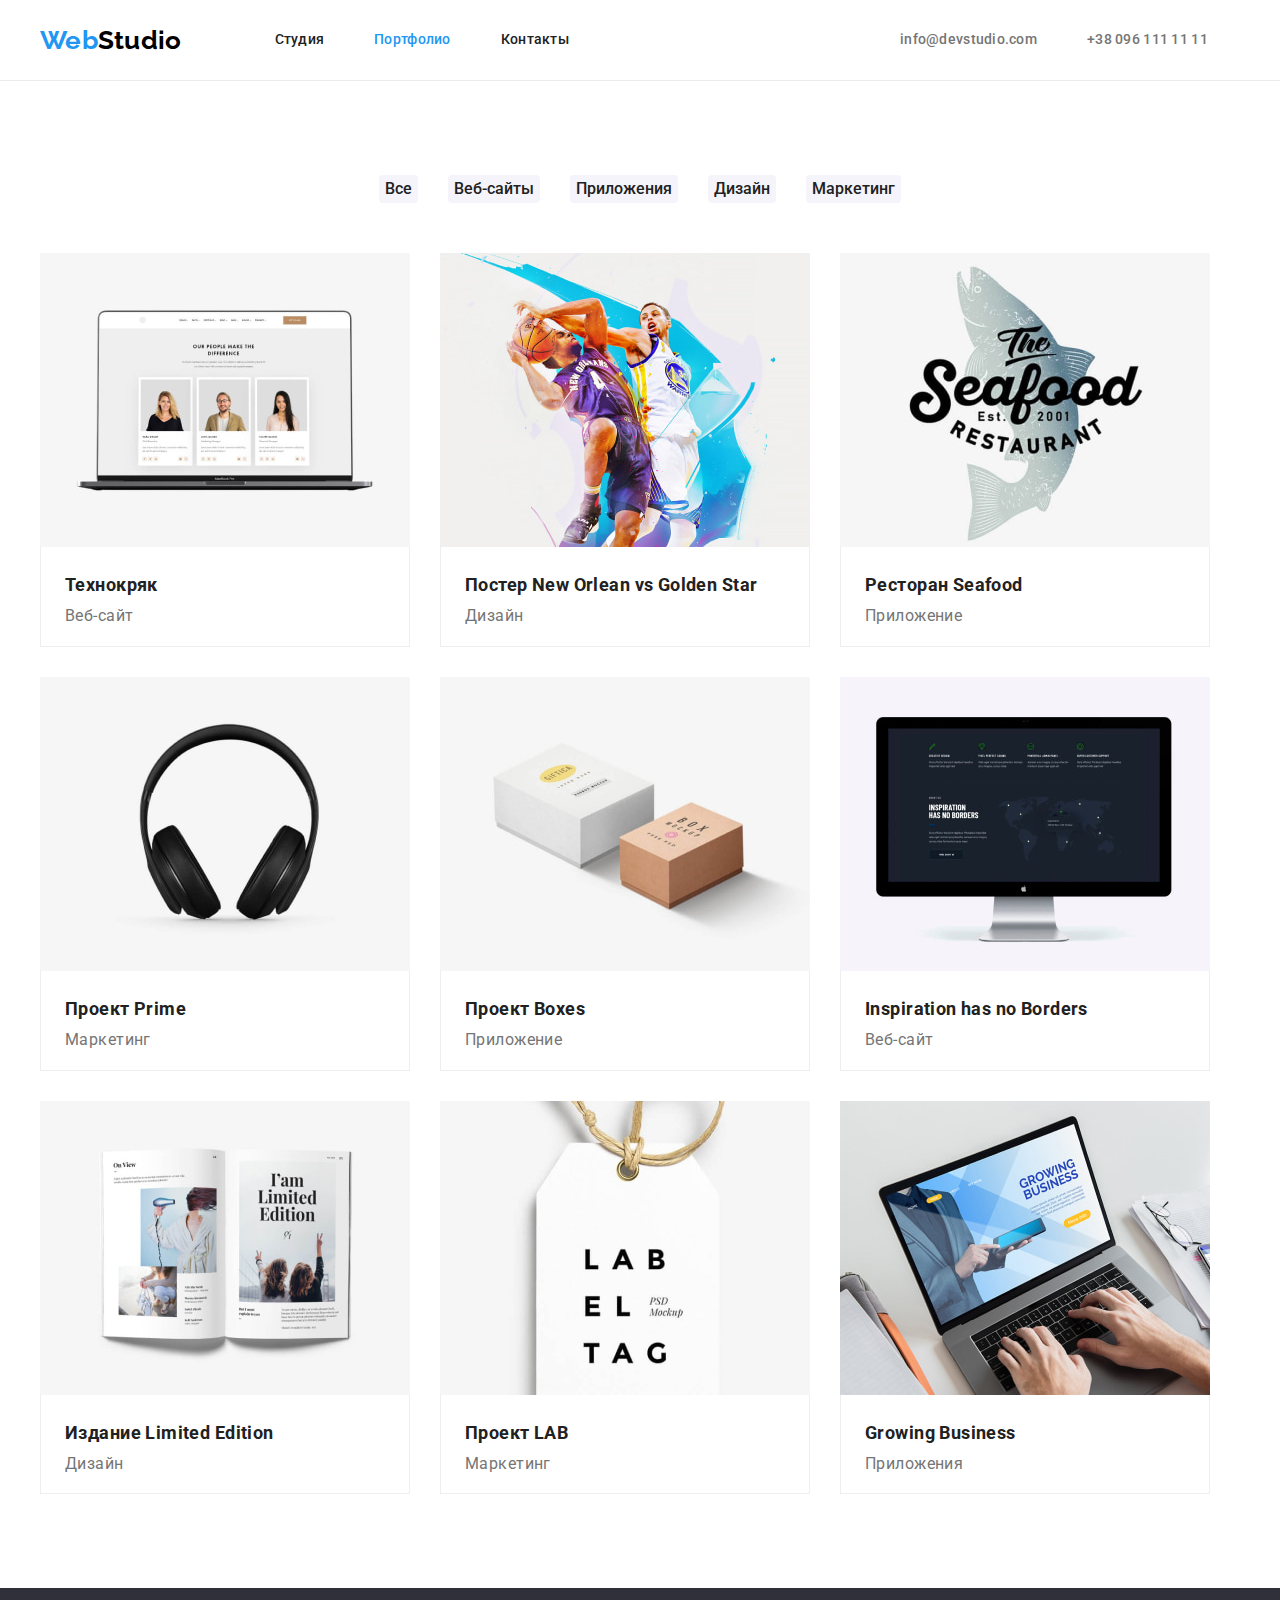
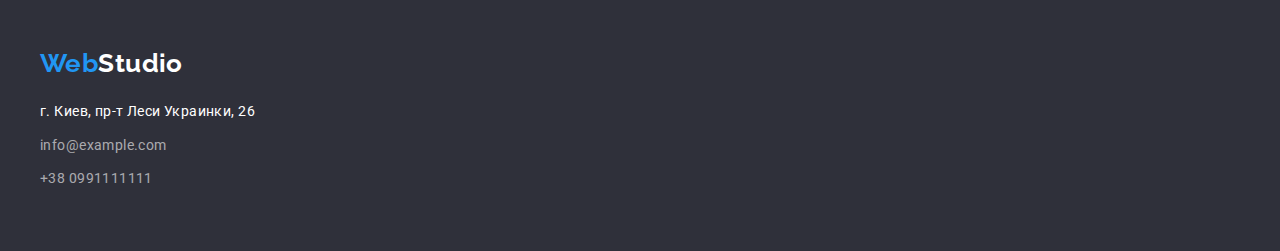
==== portfolio.html @ 9f03cb7f "Initial commit" ====
<!DOCTYPE html>
<html lang="ru">
  <head>
    <meta charset="UTF-8" />
    <meta http-equiv="X-UA-Compatible" content="IE=edge" />
    <meta name="viewport" content="width=device-width, initial-scale=1.0" />
    <title>WebStudio</title>
    <link
      href="https://fonts.googleapis.com/css2?family=Raleway:wght@700&family=Roboto:wght@400;500;700;900&display=swap"
      rel="stylesheet"
    />
    <link
      rel="stylesheet"
      href="https://cdnjs.cloudflare.com/ajax/libs/modern-normalize/1.1.0/modern-normalize.min.css"
      integrity="sha512-wpPYUAdjBVSE4KJnH1VR1HeZfpl1ub8YT/NKx4PuQ5NmX2tKuGu6U/JRp5y+Y8XG2tV+wKQpNHVUX03MfMFn9Q=="
      crossorigin="anonymous"
      referrerpolicy="no-referrer"
    />
    <link rel="stylesheet" href="./css/styles.css" />
  </head>
  <body>
    <!--header-->
    <header class="header">
      <div class="container container-header">
        <a href="/" class="logo logo-header">Web<span class="logo-black">Studio</span></a>
        <nav>
          <ul class="header-list-nav list">
            <li class="item">
              <a class="link header-list-link" href="./index.html">Студия</a>
            </li>
            <li class="item">
              <a class="link header-list-link current" href="./portfolio.html">Портфолио</a>
            </li>
            <li class="item">
              <a class="link header-list-link" href="">Контакты</a>
            </li>
          </ul>
        </nav>
        <ul class="header-list-info list">
          <li class="item">
            <a href="mailto:info@devstudio.com" class="link header-list-link">info@devstudio.com</a>
          </li>
          <li class="item">
            <a href="tel:+380961111111" class="link header-list-link">+38 096 111 11 11</a>
          </li>
        </ul>
      </div>
    </header>
    <!-- мейн -->
    <main>
      <section class="section">
        <div class="container">
          <h1 hidden>Портфолио</h1>
          <div class="container-filter">
            <ul class="list filter-list">
              <li class="filter-item">
                <button class="filter-button btn" type="button">Все</button>
              </li>
              <li class="filter-item">
                <button class="filter-button btn" type="button">Веб-сайты</button>
              </li>
              <li class="filter-item">
                <button class="filter-button btn" type="button">Приложения</button>
              </li>
              <li class="filter-item">
                <button class="filter-button btn" type="button">Дизайн</button>
              </li>
              <li class="filter-item">
                <button class="filter-button btn" type="button">Маркетинг</button>
              </li>
            </ul>
          </div>
          <ul class="list portfolio-list">
            <li class="portfolio-item">
              <a class="link portfolio-link" href="">
                <img
                  width="370"
                  height="294"
                  src="./images/portfolio-1.jpg"
                  alt="Веб-сайт Технокряк"
                />
                <div class="container-portfolio">
                  <h2 class="portfolio-title">Технокряк</h2>
                  <p class="portfolio-paragraph">Веб-сайт</p>
                </div>
              </a>
            </li>
            <li class="portfolio-item">
              <a class="link portfolio-link" href=""
                ><img
                  width="370"
                  height="294"
                  src="./images/portfolio-2.jpg"
                  alt="Постер New Orlean vs Golden Star"
                />
                <div class="container-portfolio">
                  <h2 class="portfolio-title">Постер New Orlean vs Golden Star</h2>
                  <p class="portfolio-paragraph">Дизайн</p>
                </div></a
              >
            </li>
            <li class="portfolio-item">
              <a class="link portfolio-link" href=""
                ><img
                  width="370"
                  height="294"
                  src="./images/portfolio-3.jpg"
                  alt="Приложения ресторан Seafood"
                />
                <div class="container-portfolio">
                  <h2 class="portfolio-title">Ресторан Seafood</h2>
                  <p class="portfolio-paragraph">Приложение</p>
                </div></a
              >
            </li>
            <li class="portfolio-item">
              <a class="link portfolio-link" href=""
                ><img width="370" height="294" src="./images/portfolio-4.jpg" alt="Проект Prime" />
                <div class="container-portfolio">
                  <h2 class="portfolio-title">Проект Prime</h2>
                  <p class="portfolio-paragraph">Маркетинг</p>
                </div></a
              >
            </li>
            <li class="portfolio-item">
              <a class="link portfolio-link" href=""
                ><img
                  width="370"
                  height="294"
                  src="./images/portfolio-5.jpg"
                  alt="Приложения проект Boxes"
                />
                <div class="container-portfolio">
                  <h2 class="portfolio-title">Проект Boxes</h2>
                  <p class="portfolio-paragraph">Приложение</p>
                </div></a
              >
            </li>
            <li class="portfolio-item">
              <a class="link portfolio-link" href=""
                ><img
                  width="370"
                  height="294"
                  src="./images/portfolio-6.jpg"
                  alt="Веб-сайт Inspiration has no Borders"
                />
                <div class="container-portfolio">
                  <h2 class="portfolio-title">Inspiration has no Borders</h2>
                  <p class="portfolio-paragraph">Веб-сайт</p>
                </div></a
              >
            </li>
            <li class="portfolio-item">
              <a class="link portfolio-link" href=""
                ><img
                  width="370"
                  height="294"
                  src="./images/portfolio-7.jpg"
                  alt="Издание Limited Edition"
                />
                <div class="container-portfolio">
                  <h2 class="portfolio-title">Издание Limited Edition</h2>
                  <p class="portfolio-paragraph">Дизайн</p>
                </div></a
              >
            </li>
            <li class="portfolio-item">
              <a class="link portfolio-link" href=""
                ><img width="370" height="294" src="./images/portfolio-8.jpg" alt="Проект LAB" />
                <div class="container-portfolio">
                  <h2 class="portfolio-title">Проект LAB</h2>
                  <p class="portfolio-paragraph">Маркетинг</p>
                </div></a
              >
            </li>
            <li class="portfolio-item">
              <a class="link portfolio-link" href=""
                ><img
                  width="370"
                  height="294"
                  src="./images/portfolio-9.jpg"
                  alt="Приложения Growing Business"
                />
                <div class="container-portfolio">
                  <h2 class="portfolio-title">Growing Business</h2>
                  <p class="portfolio-paragraph">Приложения</p>
                </div>
              </a>
            </li>
          </ul>
        </div>
      </section>
    </main>
    <!-- Футер -->
    <footer class="footer">
      <div class="container">
        <a class="logo logo-footer" href="/">Web<span class="logo-white">Studio</span></a>
        <address class="footer-address">
          <ul class="list list-footer">
            <li class="item">
              <a
                class="link footer-link-map"
                href="https://goo.gl/maps/iJicYnpqkKLWsowK6"
                target="_blank"
                rel="noopener noreferrer"
                >г. Киев, пр-т Леси Украинки, 26</a
              >
            </li>
            <li class="item">
              <a class="link footer-link-info" href="mailto:info@example.com">info@example.com</a>
            </li>
            <li class="item">
              <a class="link footer-link-info" href="tel:+380991111111">+38 0991111111</a>
            </li>
          </ul>
        </address>
      </div>
    </footer>
  </body>
</html>
---- css/styles.css ----
/*Всі коліри тексту 1-ого макету: 
1. #212121 (black)
2. #2196F3 (blue)
3. #FFFFFF (white)
4. #757575 (gray)*/
:root {
  --brand-color-1: #212121;
  --brand-color-2: #2196f3;
  --primary-bg-color: #ffffff;
  --secondary-bg-color: #2f303a;
  --tertiary-bg-color: #f5f4fa;
  --paragraph-color: #757575;
}
.list {
  margin: 0;
  padding: 0;
  list-style: none;
}
h1,
h2,
h3,
h4,
h5,
h6,
p,
ul {
  margin: 0;
}

body {
  color: var(--paragraph-color);
  font-family: Roboto, sans-serif;
  font-size: 14px;
  line-height: 1.75;
  letter-spacing: 0.03em;
  margin: 0;
}
/* header */
.logo {
  color: var(--brand-color-2);
  text-decoration: none;
  font-family: 'Raleway';
  font-weight: 700;
  font-size: 26px;
  line-height: 1.19;
}
.logo-header {
  margin-right: 93px;
}
.logo-black {
  color: #000000;
}
.header-link-logo-text,
.footer-link-logo-text {
  color: var(--brand-color-2);
  font-family: Raleway sans-serif;
}

.header {
  font-weight: 500;
  line-height: 1.14;
  letter-spacing: 0.02em;
  border-bottom: 1px solid #ececec;
}
.link {
  text-decoration: none;
  color: currentColor;
}
.header-list-link:hover,
.header-list-link:focus,
.header-info-link:hover,
.header-info-link:focus {
  color: var(--brand-color-2);
}
.header-list-nav {
  color: var(--brand-color-1);
}
.header-list-link.current {
  color: var(--brand-color-2);
}

/* hero */
.hero {
  background-color: var(--secondary-bg-color);
  text-align: center;
}
.hero-title {
  color: var(--primary-bg-color);
  font-weight: 900;
  font-size: 44px;
  line-height: 1.36;
  text-transform: uppercase;

  width: 696px;
  margin-bottom: 40px;
  margin-left: auto;
  margin-right: auto;
}
.hero-button {
  color: var(--primary-bg-color);
  background-color: var(--brand-color-2);
  border: 0ch;
  font-weight: 700;
  font-size: 16px;
  line-height: 1.875;
  margin-left: auto;
  margin-right: auto;
  border-radius: 4px;
}
.hero-button:hover,
.hero-button:focus {
  background-color: #188ce8;
}
/* feature */
.feature-title {
  font-weight: 700;
  font-size: 14px;
  text-transform: uppercase;
  color: var(--brand-color-1);
  margin-bottom: 10px;
}

/* about-us */
.section-title {
  font-weight: 700;
  font-size: 36px;
  line-height: 1.16;
  color: var(--brand-color-1);
}
/* our team */
.team {
  background-color: var(--tertiary-bg-color);
}
.team-names {
  font-weight: 500;
  font-size: 16px;
  line-height: 1.18;
  color: var(--brand-color-1);
}
.team-paragraph,
.portfolio-paragraph {
  font-size: 16px;
  line-height: 1.18;
}
/* footer */
.footer {
  background-color: var(--secondary-bg-color);
}
.logo-white {
  color: var(--primary-bg-color);
}
.footer-link-map {
  color: var(--primary-bg-color);
}
.footer-link-info {
  color: rgba(255, 255, 255, 0.6);
}
.footer-address {
  font-style: inherit;
}
/* Для кнопок у портфоліо */
.filter-button {
  color: var(--brand-color-1);
  background-color: var(--tertiary-bg-color);
  border: none;
  font-weight: 500;
  font-size: 16px;
  line-height: 1.62;
}
.filter-button:hover,
.filter-button:focus {
  color: var(--primary-bg-color);
  background-color: var(--brand-color-2);
}
/* Для постерів у портфоліо */
.portfolio-link {
  text-decoration: none;
}
.portfolio-title {
  color: var(--brand-color-1);
  font-weight: 700;
  font-size: 18px;
  line-height: 2;
  margin-bottom: 4px;
}
.btn {
  cursor: pointer;
  font-family: inherit;
  display: flex;
}
/* hw-03 */
.visually-hidden {
  position: absolute;
  width: 1px;
  height: 1px;
  margin: -1px;
  border: 0;
  padding: 0;

  white-space: nowrap;
  clip-path: inset(100%);
  clip: rect(0 0 0 0);
  overflow: hidden;
}
.header-list-nav,
.header-list-info {
  display: flex;
}
.header-list-nav .item:not(:last-child) {
  margin-right: 50px;
}
.container-header {
  display: flex;
  align-items: center;
}
.header-list-info .item:not(:last-child) {
  margin-right: 50px;
  margin-left: 331px;
}

.container {
  width: 1200px;
  padding-left: 15px;
  padding-right: 15px;
  margin-left: auto;
  margin-right: auto;
}
.header-list-link {
  display: block;
  padding: 32px 0;
}
.section {
  padding-bottom: 94px;
  padding-top: 94px;
}
.feature-list {
  display: flex;
}
img {
  display: block;
}
.feature-list .item {
  width: 270px;
  margin-right: 30px;
}
.feature-list .item:last-child {
  margin-right: 0;
}

.filter-item:not(:last-child) {
  margin-right: 30px;
}
.filter-button {
  border-radius: 4px;
}
.portfolio-list {
  display: flex;

  flex-wrap: wrap;
}
.portfolio-item {
  width: 370px;
  margin-right: 30px;
  margin-bottom: 30px;
}
/* .portfolio-item {
  width: calc((100% - 60px) / 3);
  margin-right: 30px;
  margin-bottom: 30px;
} */
.portfolio-item:nth-child(3n) {
  margin-right: 0;
}
.portfolio-item:nth-last-child(-n + 3) {
  margin-bottom: 0;
}

.container-portfolio {
  border: 1px solid #eeeeee;
  border-top: 0;
  padding: 20px 24px;
}
.container-filter {
  display: flex;
}
.filter-list {
  display: flex;
  margin-bottom: 50px;
  margin-left: auto;
  margin-right: auto;
}

.container-flex {
  display: flex;
}
.section-title {
  margin: 0 auto 50px;
}
.feature {
  padding-bottom: 0;
}
.list-retreat {
  display: flex;
}
.list-retreat .item:not(:last-child) {
  margin-right: 30px;
}
.container-team {
  background: #ffffff;
  text-align: center;
  padding-bottom: 30px;
  padding-top: 30px;
  border-radius: 0px 0px 4px 4px;

  box-shadow: 0px 1px 3px rgba(0, 0, 0, 0.12), 0px 1px 1px rgba(0, 0, 0, 0.14),
    0px 2px 1px rgba(0, 0, 0, 0.2);
}
.team-names {
  margin-bottom: 10px;
}
.logo-footer {
  margin-top: 60px;
  margin-bottom: 20px;
  display: inline-block;
}
.list-footer {
  display: flex;
  flex-direction: column;
}
.list-footer .item:not(:last-child) {
  margin-bottom: 9px;
}
.list-footer .item:last-child {
  margin-bottom: 60px;
}
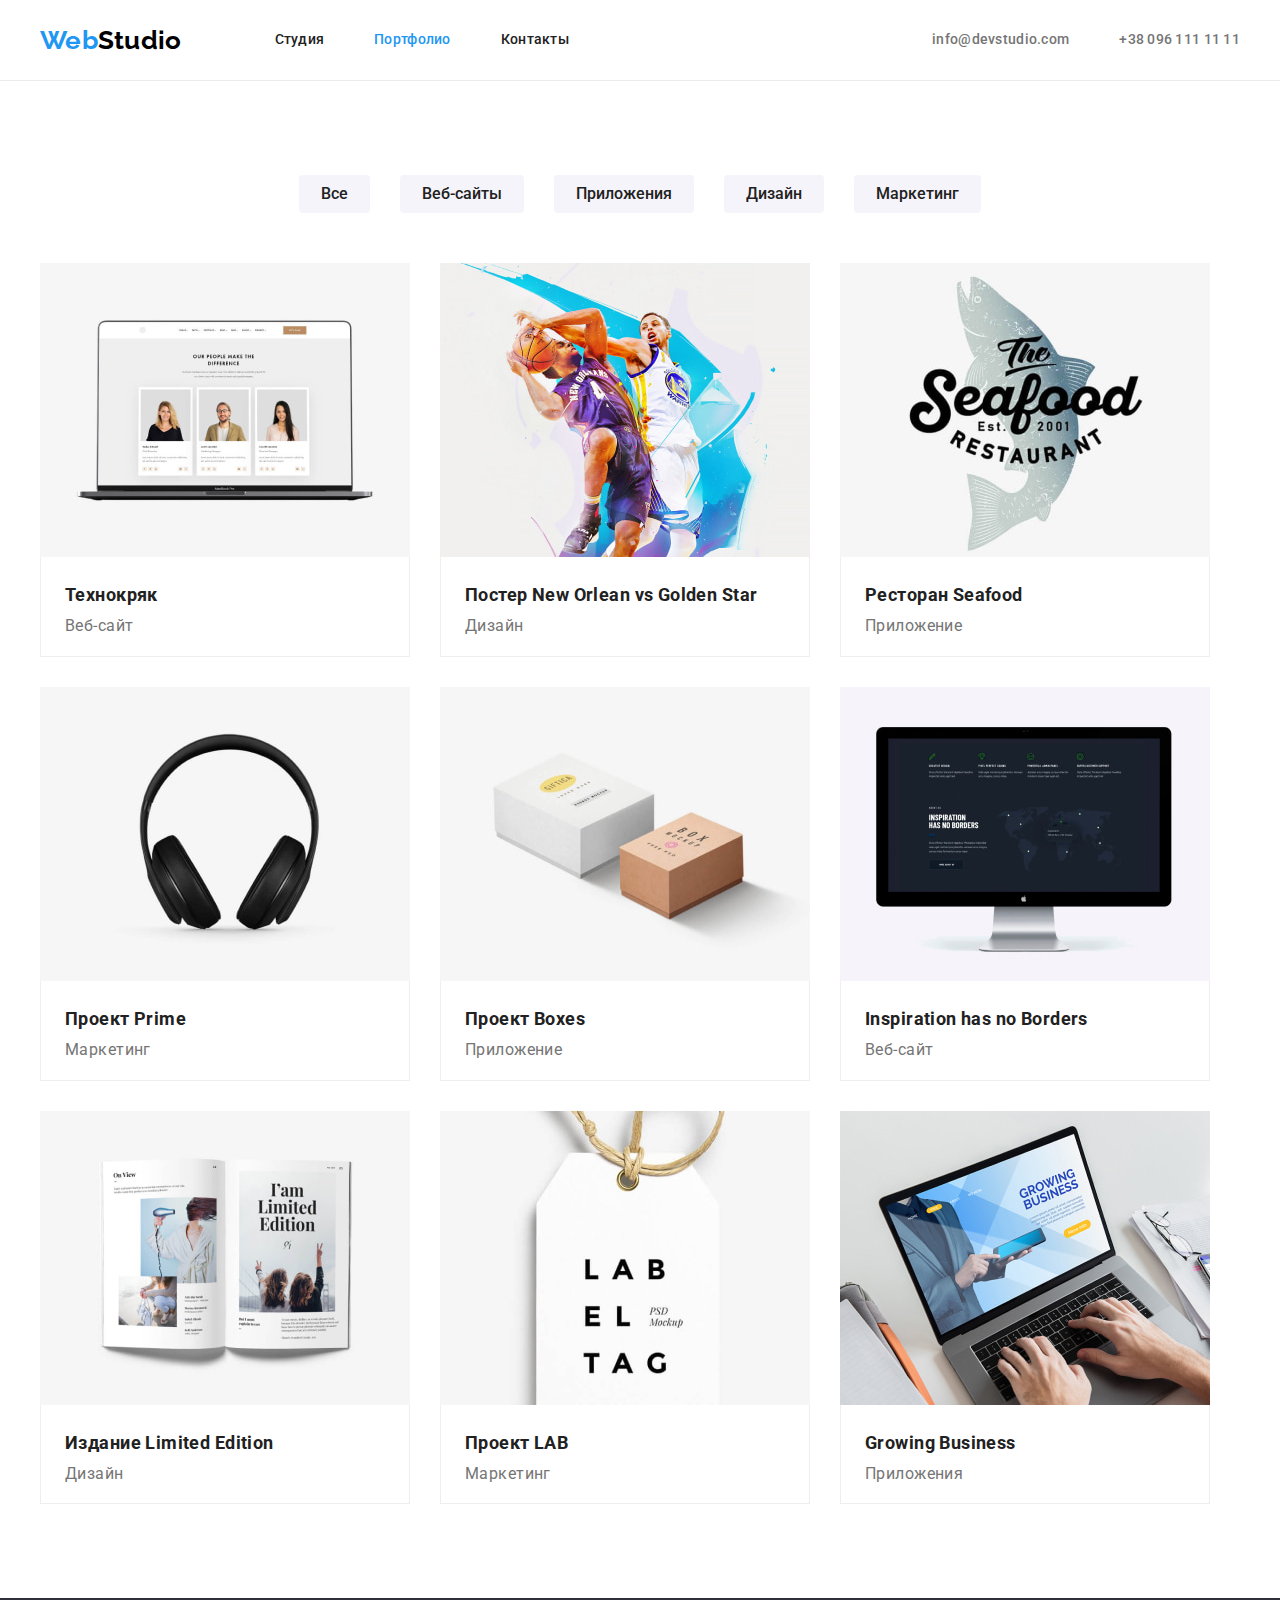
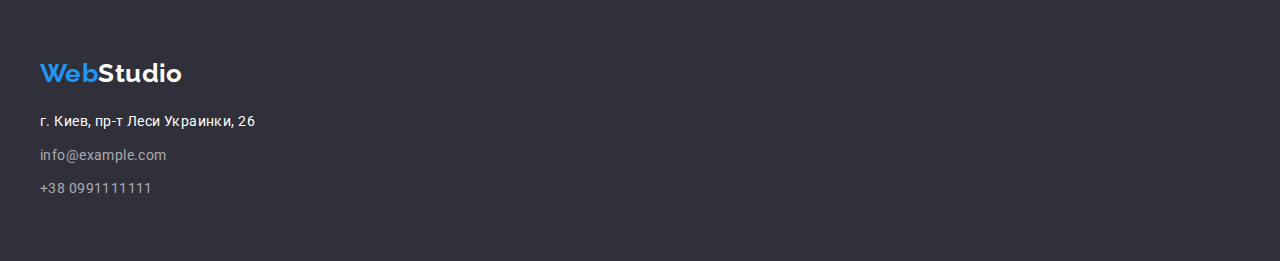
==== commit 7debbdc6: "update" ====
--- a/portfolio.html
+++ b/portfolio.html
@@ -50,26 +50,26 @@
     <main>
       <section class="section">
         <div class="container">
-          <h1 hidden>Портфолио</h1>
-          <div class="container-filter">
-            <ul class="list filter-list">
-              <li class="filter-item">
-                <button class="filter-button btn" type="button">Все</button>
-              </li>
-              <li class="filter-item">
-                <button class="filter-button btn" type="button">Веб-сайты</button>
-              </li>
-              <li class="filter-item">
-                <button class="filter-button btn" type="button">Приложения</button>
-              </li>
-              <li class="filter-item">
-                <button class="filter-button btn" type="button">Дизайн</button>
-              </li>
-              <li class="filter-item">
-                <button class="filter-button btn" type="button">Маркетинг</button>
-              </li>
-            </ul>
-          </div>
+          <h1 class="visually-hidden">Портфолио</h1>
+
+          <ul class="list filter-list">
+            <li class="filter-item">
+              <button class="filter-button btn" type="button">Все</button>
+            </li>
+            <li class="filter-item">
+              <button class="filter-button btn" type="button">Веб-сайты</button>
+            </li>
+            <li class="filter-item">
+              <button class="filter-button btn" type="button">Приложения</button>
+            </li>
+            <li class="filter-item">
+              <button class="filter-button btn" type="button">Дизайн</button>
+            </li>
+            <li class="filter-item">
+              <button class="filter-button btn" type="button">Маркетинг</button>
+            </li>
+          </ul>
+
           <ul class="list portfolio-list">
             <li class="portfolio-item">
               <a class="link portfolio-link" href="">
--- a/css/styles.css
+++ b/css/styles.css
@@ -39,7 +39,7 @@
 .logo {
   color: var(--brand-color-2);
   text-decoration: none;
-  font-family: 'Raleway';
+  font-family: "Raleway";
   font-weight: 700;
   font-size: 26px;
   line-height: 1.19;
@@ -83,6 +83,7 @@
 .hero {
   background-color: var(--secondary-bg-color);
   text-align: center;
+  padding: 200px 0;
 }
 .hero-title {
   color: var(--primary-bg-color);
@@ -106,6 +107,7 @@
   margin-left: auto;
   margin-right: auto;
   border-radius: 4px;
+  padding: 10px 32px;
 }
 .hero-button:hover,
 .hero-button:focus {
@@ -145,6 +147,7 @@
 /* footer */
 .footer {
   background-color: var(--secondary-bg-color);
+  padding: 60px 0;
 }
 .logo-white {
   color: var(--primary-bg-color);
@@ -206,8 +209,8 @@
 .header-list-info {
   display: flex;
 }
-.header-list-nav .item:not(:last-child) {
-  margin-right: 50px;
+.header-list-nav {
+  gap: 50px;
 }
 .container-header {
   display: flex;
@@ -215,7 +218,6 @@
 }
 .header-list-info .item:not(:last-child) {
   margin-right: 50px;
-  margin-left: 331px;
 }
 
 .container {
@@ -235,13 +237,13 @@
 }
 .feature-list {
   display: flex;
+  gap: 30px;
 }
 img {
   display: block;
 }
 .feature-list .item {
   width: 270px;
-  margin-right: 30px;
 }
 .feature-list .item:last-child {
   margin-right: 0;
@@ -252,27 +254,12 @@
 }
 .filter-button {
   border-radius: 4px;
+  padding: 6px 22px;
 }
 .portfolio-list {
   display: flex;
-
+  gap: 30px;
   flex-wrap: wrap;
-}
-.portfolio-item {
-  width: 370px;
-  margin-right: 30px;
-  margin-bottom: 30px;
-}
-/* .portfolio-item {
-  width: calc((100% - 60px) / 3);
-  margin-right: 30px;
-  margin-bottom: 30px;
-} */
-.portfolio-item:nth-child(3n) {
-  margin-right: 0;
-}
-.portfolio-item:nth-last-child(-n + 3) {
-  margin-bottom: 0;
 }
 
 .container-portfolio {
@@ -286,25 +273,24 @@
 .filter-list {
   display: flex;
   margin-bottom: 50px;
-  margin-left: auto;
-  margin-right: auto;
+  justify-content: center;
 }
 
 .container-flex {
   display: flex;
 }
 .section-title {
-  margin: 0 auto 50px;
+  margin-bottom: 50px;
+  text-align: center;
 }
 .feature {
   padding-bottom: 0;
 }
 .list-retreat {
   display: flex;
-}
-.list-retreat .item:not(:last-child) {
-  margin-right: 30px;
-}
+  gap: 30px;
+}
+
 .container-team {
   background: #ffffff;
   text-align: center;
@@ -319,7 +305,6 @@
   margin-bottom: 10px;
 }
 .logo-footer {
-  margin-top: 60px;
   margin-bottom: 20px;
   display: inline-block;
 }
@@ -330,6 +315,7 @@
 .list-footer .item:not(:last-child) {
   margin-bottom: 9px;
 }
-.list-footer .item:last-child {
-  margin-bottom: 60px;
-}
+
+.header-list-info {
+  margin-left: auto;
+}
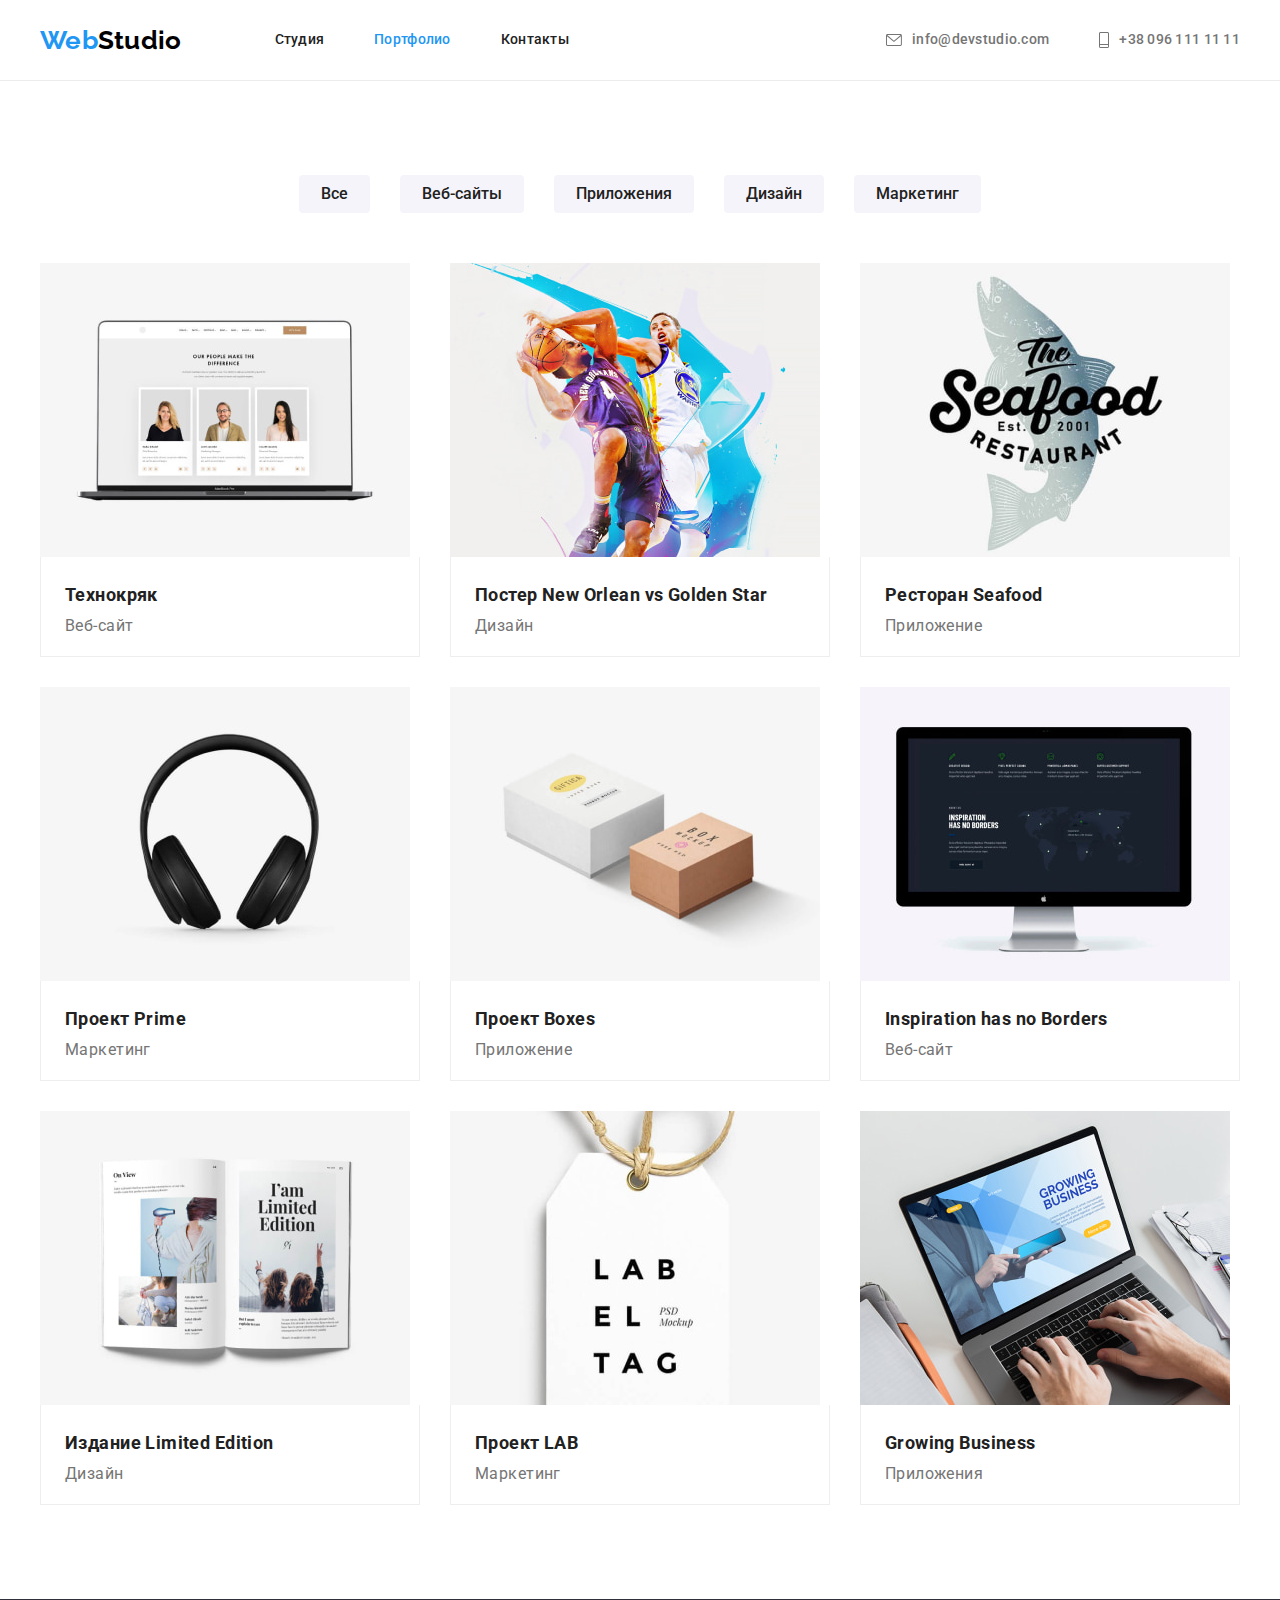
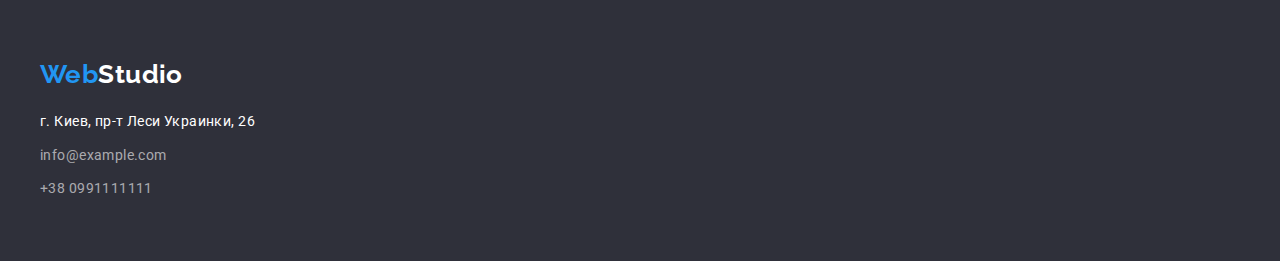
==== commit 59a12b15: "up" ====
--- a/portfolio.html
+++ b/portfolio.html
@@ -38,10 +38,18 @@
         </nav>
         <ul class="header-list-info list">
           <li class="item">
-            <a href="mailto:info@devstudio.com" class="link header-list-link">info@devstudio.com</a>
+            <a href="mailto:info@devstudio.com" class="link header-list-link">
+              <svg class="icon icon-info" width="16px" height="12px">
+                <use href="./images/icons.svg#icon-envelope"></use></svg
+              >info@devstudio.com</a
+            >
           </li>
           <li class="item">
-            <a href="tel:+380961111111" class="link header-list-link">+38 096 111 11 11</a>
+            <a href="tel:+380961111111" class="link header-list-link">
+              <svg class="icon icon-info" width="10px" height="16px">
+                <use href="./images/icons.svg#icon-phone"></use></svg
+              >+38 096 111 11 11</a
+            >
           </li>
         </ul>
       </div>
@@ -70,7 +78,7 @@
             </li>
           </ul>
 
-          <ul class="list portfolio-list">
+          <ul class="list card-set portfolio-list">
             <li class="portfolio-item">
               <a class="link portfolio-link" href="">
                 <img
--- a/css/styles.css
+++ b/css/styles.css
@@ -39,7 +39,7 @@
 .logo {
   color: var(--brand-color-2);
   text-decoration: none;
-  font-family: "Raleway";
+  font-family: 'Raleway';
   font-weight: 700;
   font-size: 26px;
   line-height: 1.19;
@@ -71,6 +71,7 @@
 .header-info-link:hover,
 .header-info-link:focus {
   color: var(--brand-color-2);
+  fill: var(--brand-color-2);
 }
 .header-list-nav {
   color: var(--brand-color-1);
@@ -81,12 +82,25 @@
 
 /* hero */
 .hero {
-  background-color: var(--secondary-bg-color);
+  background-color: rgba(196, 196, 196, 1);
   text-align: center;
+
   padding: 200px 0;
 }
+.overlay {
+  height: 600px;
+  max-width: 1600px;
+
+  background-image: linear-gradient(to right, rgba(47, 48, 58, 0.4), rgba(47, 48, 58, 0.4)),
+    url(../images/bg-hero.jpg);
+  background-repeat: no-repeat;
+  background-position: center;
+  background-size: cover;
+  margin-right: auto;
+  margin-left: auto;
+}
 .hero-title {
-  color: var(--primary-bg-color);
+  color: rgba(255, 255, 255, 1);
   font-weight: 900;
   font-size: 44px;
   line-height: 1.36;
@@ -96,6 +110,7 @@
   margin-bottom: 40px;
   margin-left: auto;
   margin-right: auto;
+  letter-spacing: 0.06em;
 }
 .hero-button {
   color: var(--primary-bg-color);
@@ -228,22 +243,19 @@
   margin-right: auto;
 }
 .header-list-link {
-  display: block;
+  display: inline-flex;
+  align-items: center;
   padding: 32px 0;
 }
 .section {
   padding-bottom: 94px;
   padding-top: 94px;
 }
-.feature-list {
-  display: flex;
-  gap: 30px;
-}
 img {
   display: block;
 }
 .feature-list .item {
-  width: 270px;
+  width: calc((100% - 90px) / 4);
 }
 .feature-list .item:last-child {
   margin-right: 0;
@@ -255,11 +267,6 @@
 .filter-button {
   border-radius: 4px;
   padding: 6px 22px;
-}
-.portfolio-list {
-  display: flex;
-  gap: 30px;
-  flex-wrap: wrap;
 }
 
 .container-portfolio {
@@ -285,10 +292,6 @@
 }
 .feature {
   padding-bottom: 0;
-}
-.list-retreat {
-  display: flex;
-  gap: 30px;
 }
 
 .container-team {
@@ -319,3 +322,37 @@
 .header-list-info {
   margin-left: auto;
 }
+.card-set {
+  display: flex;
+  gap: 30px;
+  flex-wrap: wrap;
+}
+.list-about .item {
+  width: calc((100% - 60px) / 3);
+}
+.list-team .item {
+  width: calc((100% - 90px) / 4);
+}
+.portfolio-list .portfolio-item {
+  width: calc((100% - 60px) / 3);
+}
+.clients {
+  background-color: var(--primary-bg-color);
+}
+
+.clients-title {
+  color: var(--brand-color-1);
+  font-weight: 700;
+  font-size: 36px;
+  line-height: 1.16;
+  text-align: center;
+  margin-bottom: 50px;
+}
+.icon-info {
+  margin-right: 10px;
+  fill: rgba(117, 117, 117, 1);
+}
+
+.link:hover .icon {
+  fill: #188ce8;
+}
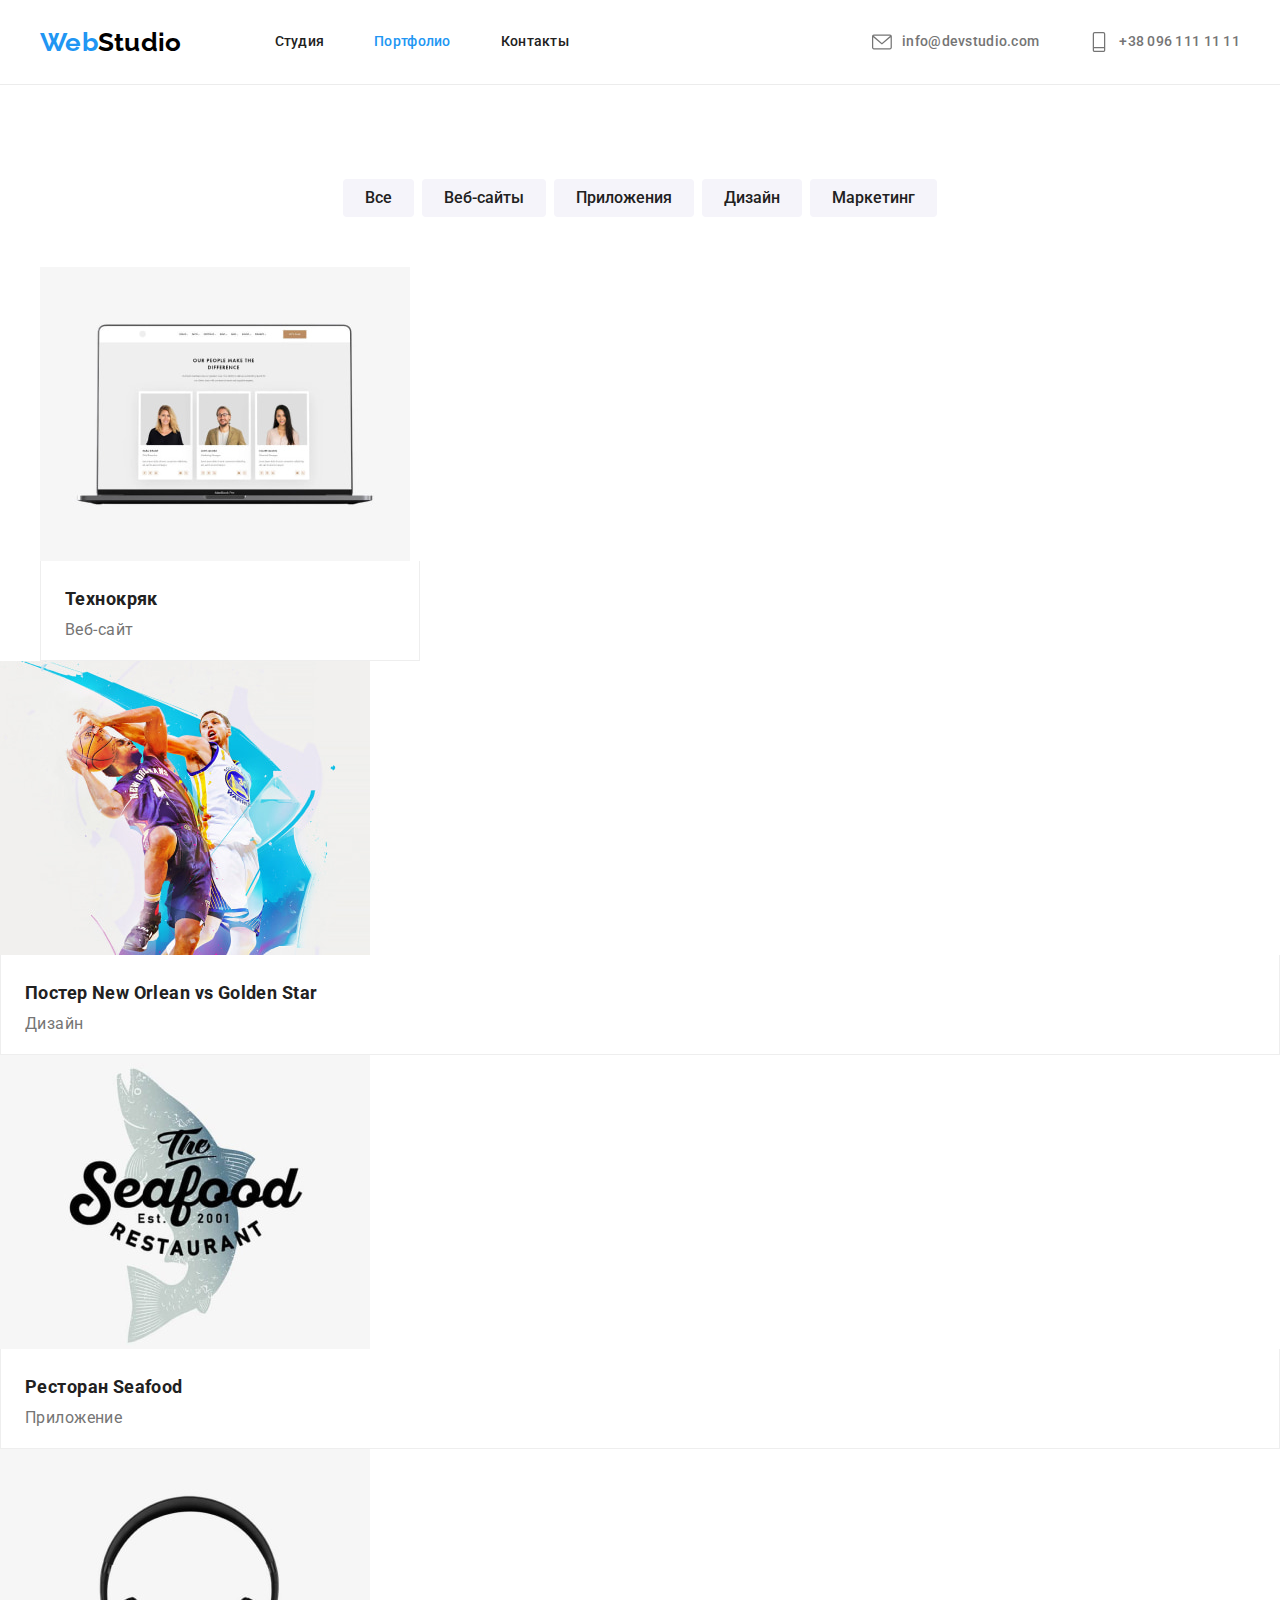
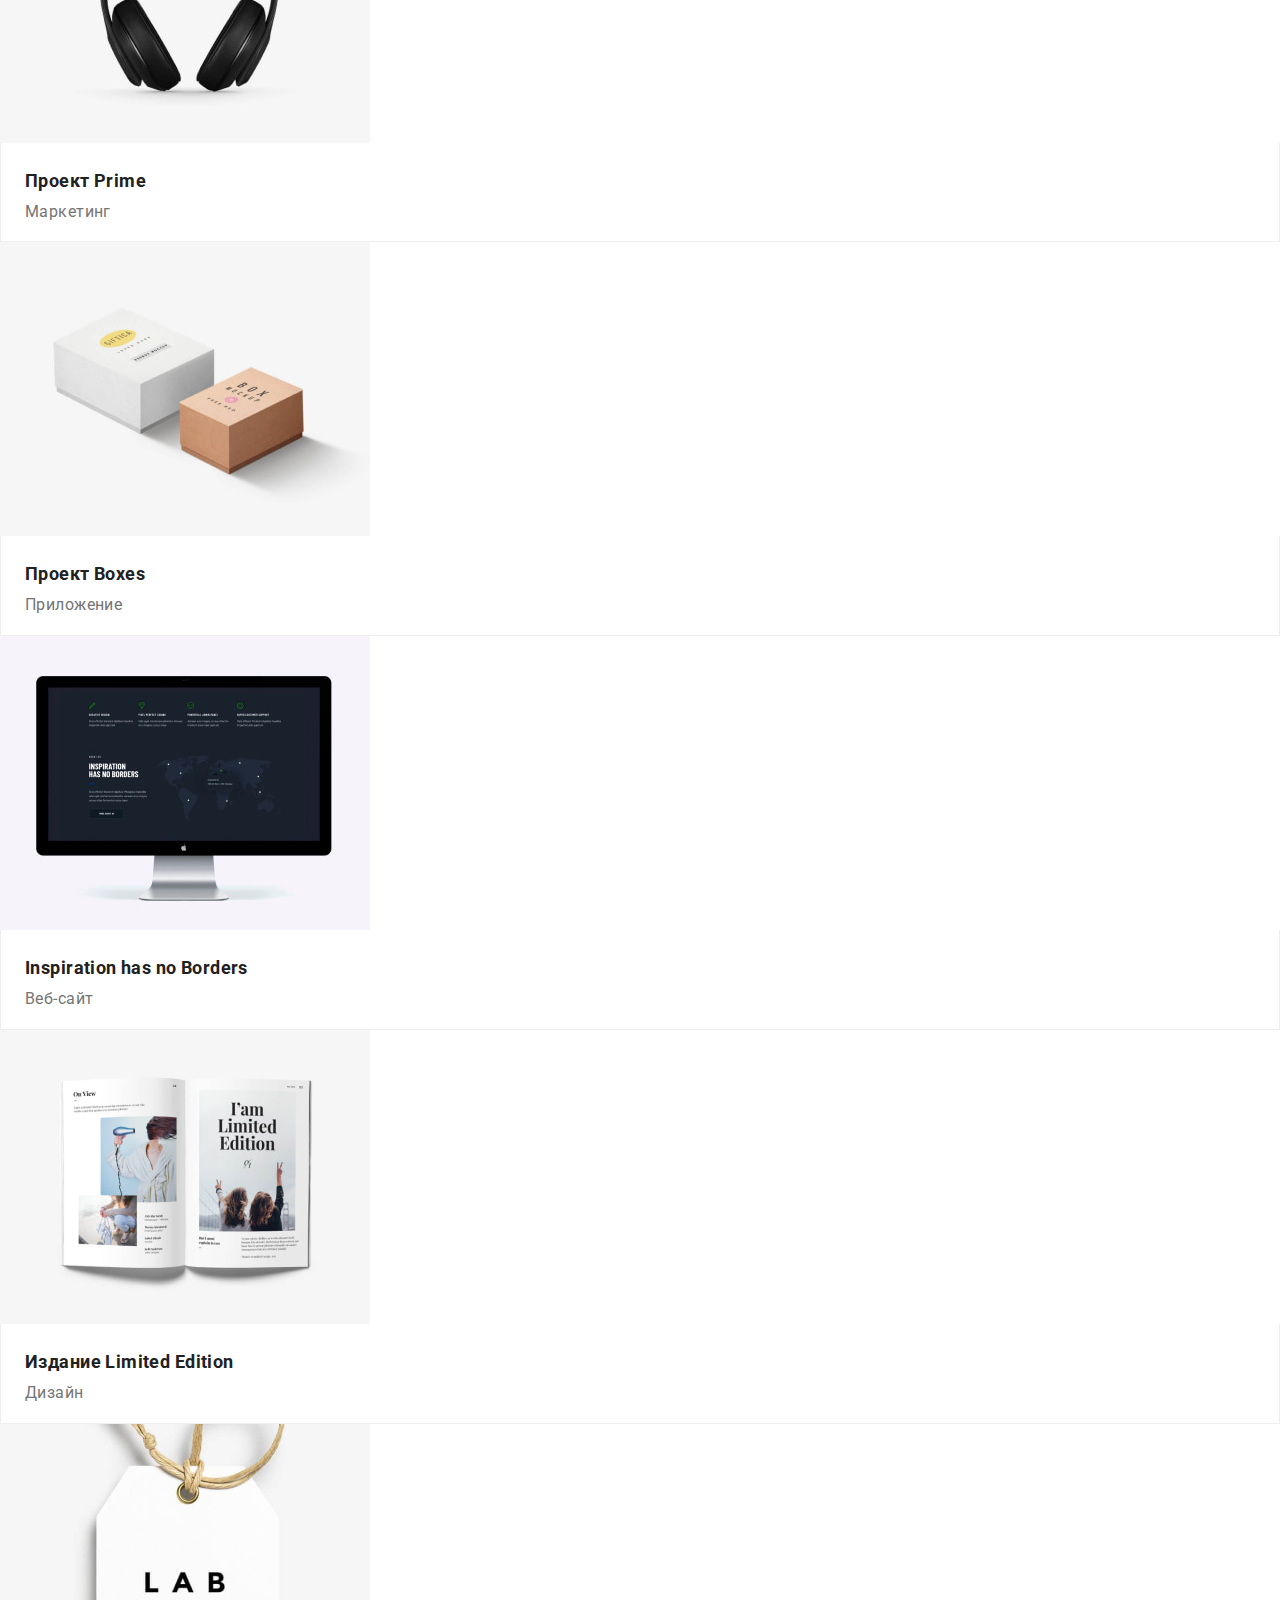
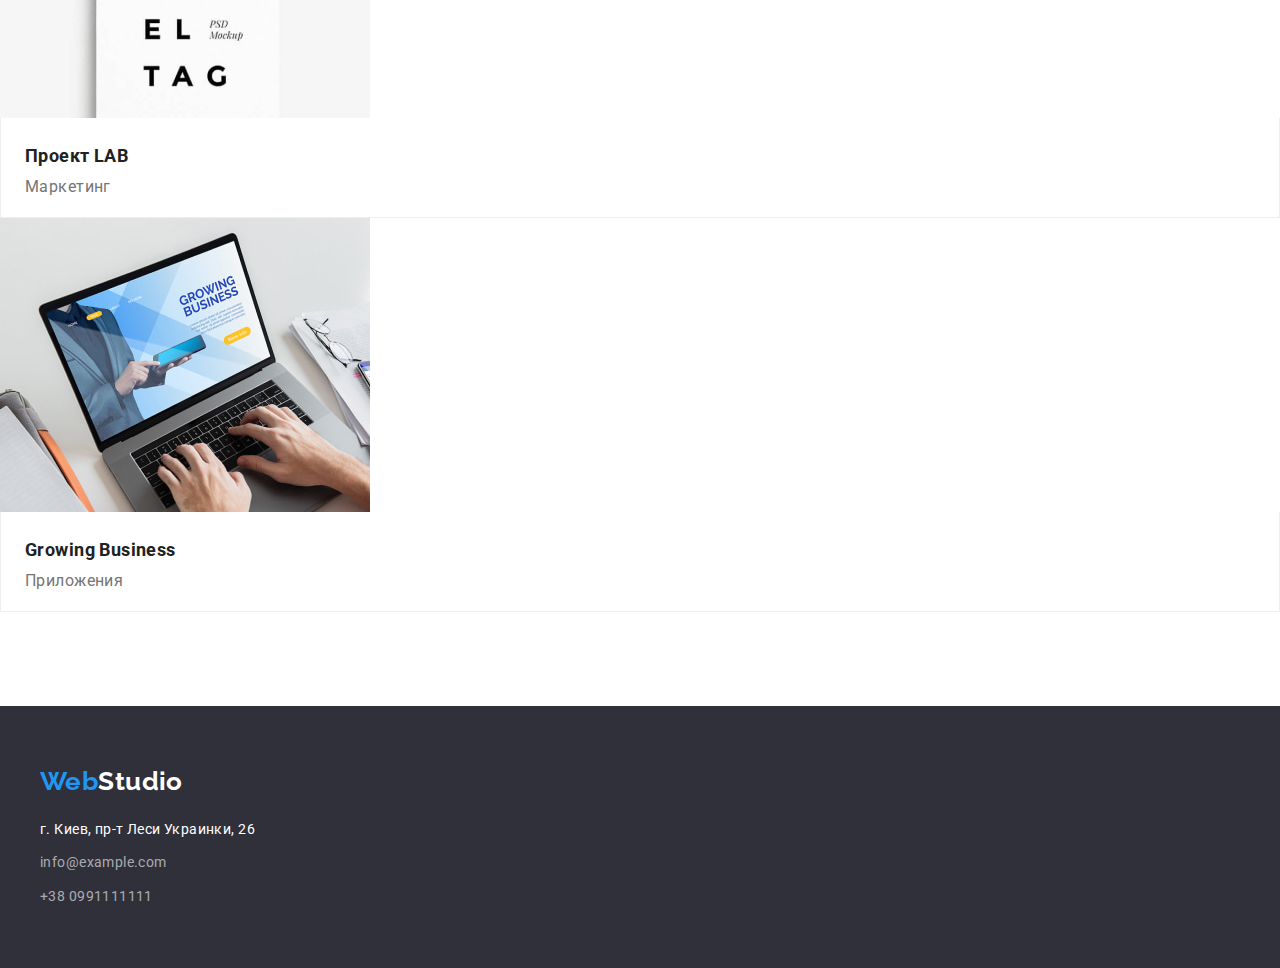
==== commit 6ede3298: "up" ====
--- a/portfolio.html
+++ b/portfolio.html
@@ -40,15 +40,13 @@
           <li class="item">
             <a href="mailto:info@devstudio.com" class="link header-list-link">
               <svg class="icon icon-info" width="16px" height="12px">
-                <use href="./images/icons.svg#icon-envelope"></use></svg
-              >info@devstudio.com</a
+                <use href="./images/icons.svg#icon-envelope"></use></svg>info@devstudio.com</a
             >
           </li>
           <li class="item">
             <a href="tel:+380961111111" class="link header-list-link">
               <svg class="icon icon-info" width="10px" height="16px">
-                <use href="./images/icons.svg#icon-phone"></use></svg
-              >+38 096 111 11 11</a
+                <use href="./images/icons.svg#icon-phone"></use></svg>+38 096 111 11 11</a
             >
           </li>
         </ul>
@@ -81,21 +79,23 @@
           <ul class="list card-set portfolio-list">
             <li class="portfolio-item">
               <a class="link portfolio-link" href="">
-                <img
-                  width="370"
-                  height="294"
-                  src="./images/portfolio-1.jpg"
-                  alt="Веб-сайт Технокряк"
-                />
-                <div class="container-portfolio">
-                  <h2 class="portfolio-title">Технокряк</h2>
-                  <p class="portfolio-paragraph">Веб-сайт</p>
+                <div class="hover-container">
+                  <img
+                    width="370"
+                    height="294"
+                    src="./images/portfolio-1.jpg"
+                    alt="Веб-сайт Технокряк"
+                  />
+                  <div class="container-portfolio">
+                    <h2 class="portfolio-title">Технокряк</h2>
+                    <p class="portfolio-paragraph">Веб-сайт</p>
+                  </div>
                 </div>
-              </a>
-            </li>
-            <li class="portfolio-item">
-              <a class="link portfolio-link" href=""
-                ><img
+             </div> </a>
+            </li>
+            <li class="portfolio-item">
+              <a class="link portfolio-link" href=""
+                ><div class="hover-container"><img
                   width="370"
                   height="294"
                   src="./images/portfolio-2.jpg"
@@ -104,12 +104,12 @@
                 <div class="container-portfolio">
                   <h2 class="portfolio-title">Постер New Orlean vs Golden Star</h2>
                   <p class="portfolio-paragraph">Дизайн</p>
-                </div></a
-              >
-            </li>
-            <li class="portfolio-item">
-              <a class="link portfolio-link" href=""
-                ><img
+                </div></div></a
+              >
+            </li>
+            <li class="portfolio-item">
+              <a class="link portfolio-link" href=""
+                ><div class="hover-container"><img
                   width="370"
                   height="294"
                   src="./images/portfolio-3.jpg"
@@ -118,21 +118,21 @@
                 <div class="container-portfolio">
                   <h2 class="portfolio-title">Ресторан Seafood</h2>
                   <p class="portfolio-paragraph">Приложение</p>
-                </div></a
-              >
-            </li>
-            <li class="portfolio-item">
-              <a class="link portfolio-link" href=""
-                ><img width="370" height="294" src="./images/portfolio-4.jpg" alt="Проект Prime" />
+                </div></div></a
+              >
+            </li>
+            <li class="portfolio-item">
+              <a class="link portfolio-link" href=""
+                ><div class="hover-container"><img width="370" height="294" src="./images/portfolio-4.jpg" alt="Проект Prime" />
                 <div class="container-portfolio">
                   <h2 class="portfolio-title">Проект Prime</h2>
                   <p class="portfolio-paragraph">Маркетинг</p>
-                </div></a
-              >
-            </li>
-            <li class="portfolio-item">
-              <a class="link portfolio-link" href=""
-                ><img
+                </div></div></a
+              >
+            </li>
+            <li class="portfolio-item">
+              <a class="link portfolio-link" href=""
+                ><div class="hover-container"><img
                   width="370"
                   height="294"
                   src="./images/portfolio-5.jpg"
@@ -141,12 +141,12 @@
                 <div class="container-portfolio">
                   <h2 class="portfolio-title">Проект Boxes</h2>
                   <p class="portfolio-paragraph">Приложение</p>
-                </div></a
-              >
-            </li>
-            <li class="portfolio-item">
-              <a class="link portfolio-link" href=""
-                ><img
+                </div></div></a
+              >
+            </li>
+            <li class="portfolio-item">
+              <a class="link portfolio-link" href=""
+                ><div class="hover-container"><img
                   width="370"
                   height="294"
                   src="./images/portfolio-6.jpg"
@@ -155,12 +155,12 @@
                 <div class="container-portfolio">
                   <h2 class="portfolio-title">Inspiration has no Borders</h2>
                   <p class="portfolio-paragraph">Веб-сайт</p>
-                </div></a
-              >
-            </li>
-            <li class="portfolio-item">
-              <a class="link portfolio-link" href=""
-                ><img
+                </div></div></a
+              >
+            </li>
+            <li class="portfolio-item">
+              <a class="link portfolio-link" href=""
+                ><div class="hover-container"><img
                   width="370"
                   height="294"
                   src="./images/portfolio-7.jpg"
@@ -169,21 +169,21 @@
                 <div class="container-portfolio">
                   <h2 class="portfolio-title">Издание Limited Edition</h2>
                   <p class="portfolio-paragraph">Дизайн</p>
-                </div></a
-              >
-            </li>
-            <li class="portfolio-item">
-              <a class="link portfolio-link" href=""
-                ><img width="370" height="294" src="./images/portfolio-8.jpg" alt="Проект LAB" />
+                </div></div></a
+              >
+            </li>
+            <li class="portfolio-item">
+              <a class="link portfolio-link" href=""
+                ><div class="hover-container"><img width="370" height="294" src="./images/portfolio-8.jpg" alt="Проект LAB" />
                 <div class="container-portfolio">
                   <h2 class="portfolio-title">Проект LAB</h2>
                   <p class="portfolio-paragraph">Маркетинг</p>
-                </div></a
-              >
-            </li>
-            <li class="portfolio-item">
-              <a class="link portfolio-link" href=""
-                ><img
+                </div></div></a
+              >
+            </li>
+            <li class="portfolio-item">
+              <a class="link portfolio-link" href=""
+                ><div class="hover-container"><img
                   width="370"
                   height="294"
                   src="./images/portfolio-9.jpg"
@@ -193,7 +193,7 @@
                   <h2 class="portfolio-title">Growing Business</h2>
                   <p class="portfolio-paragraph">Приложения</p>
                 </div>
-              </a>
+              </div></a>
             </li>
           </ul>
         </div>
--- a/css/styles.css
+++ b/css/styles.css
@@ -262,7 +262,7 @@
 }
 
 .filter-item:not(:last-child) {
-  margin-right: 30px;
+  margin-right: 8px;
 }
 .filter-button {
   border-radius: 4px;
@@ -348,11 +348,105 @@
   text-align: center;
   margin-bottom: 50px;
 }
+.icon {
+  width: 20px;
+  height: 20px;
+}
 .icon-info {
   margin-right: 10px;
   fill: rgba(117, 117, 117, 1);
 }
 
-.link:hover .icon {
+.link:hover .icon-info {
   fill: #188ce8;
 }
+.icon-feature {
+  width: 70px;
+  height: 70px;
+  padding: 0;
+  align-items: center;
+}
+.container-icons {
+  background-color: #f5f4fa;
+  padding: 25px 100px;
+  margin-bottom: 30px;
+  max-height: 120px;
+}
+.icon-team {
+  fill: #afb1b8;
+}
+.link-social:hover .icon-team {
+  fill: var(--primary-bg-color);
+}
+
+.list-social {
+  display: flex;
+  flex-wrap: wrap;
+  justify-content: center;
+  gap: 10px;
+}
+.team-paragraph {
+  margin-bottom: 16px;
+}
+
+.link-social {
+  display: block;
+  width: 44px;
+  height: 44px;
+  align-items: center;
+  align-content: center;
+  border-radius: 50%;
+  padding: 12px;
+}
+.clients-list {
+  display: flex;
+  flex-wrap: wrap;
+  gap: 30px;
+}
+.clients-icon {
+  width: 106px;
+  height: 60px;
+  fill: #afb1b8;
+}
+.clients-container {
+  padding: 16px 32px;
+  border: 1px solid #afb1b8;
+  border-radius: 4px;
+}
+.clients-list .item {
+  width: calc((100% - 150px) / 6);
+}
+.link-clients:hover .clients-container {
+  border: 1px solid #2196f3;
+}
+.link-clients:hover .clients-icon {
+  fill: var(--brand-color-2);
+}
+.main-list-footer {
+  display: flex;
+  align-items: baseline;
+}
+.footer-title-info {
+  margin-bottom: 20px;
+  font-weight: 700;
+  text-transform: uppercase;
+
+  color: #ffffff;
+}
+.item-logo {
+  margin-right: 70px;
+}
+.portfolio-link:hover .hover-container {
+  box-shadow: 0px 1px 1px rgba(0, 0, 0, 0.12), 0px 4px 4px rgba(0, 0, 0, 0.06),
+    1px 4px 6px rgba(0, 0, 0, 0.16);
+}
+
+.icon-footer {
+  fill: var(--primary-bg-color);
+}
+.item-footer-icon .link-social {
+  background-color: #ffffff1a;
+}
+.link-social:hover {
+  background-color: var(--brand-color-2);
+}
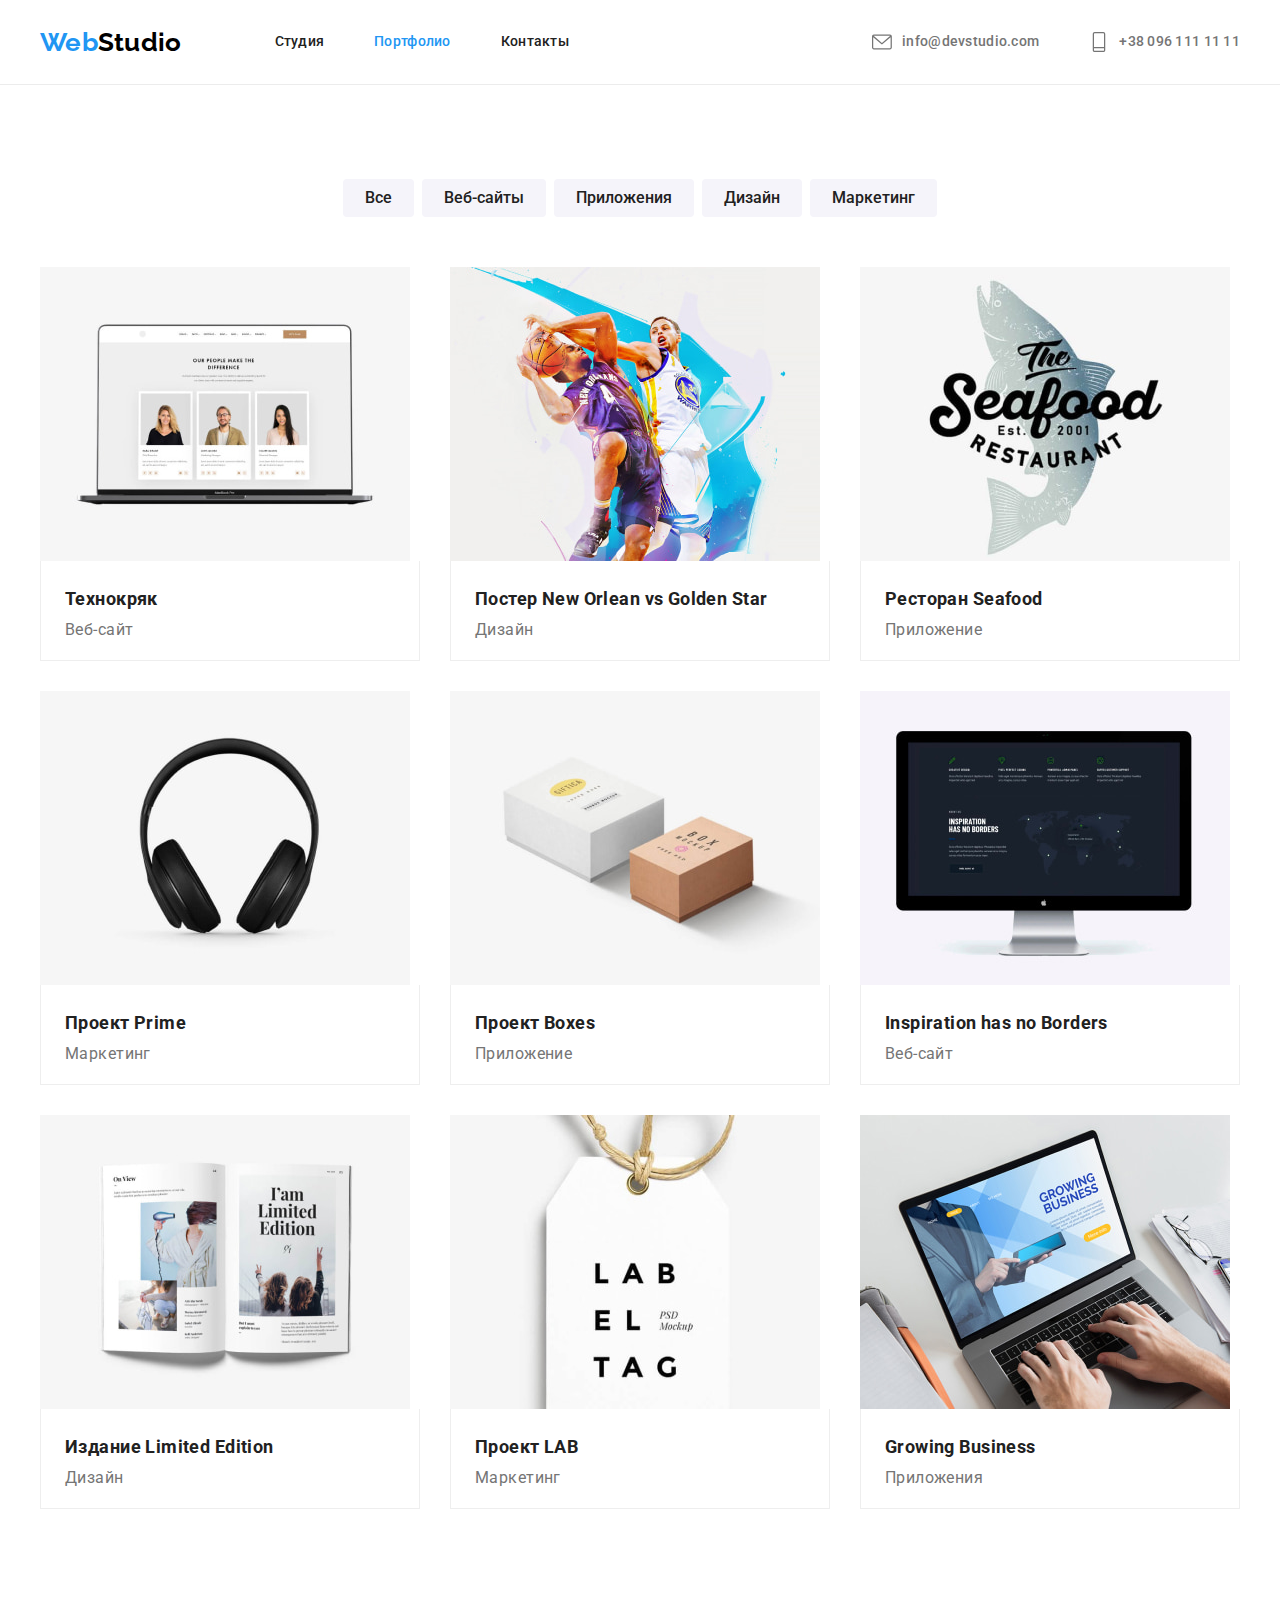
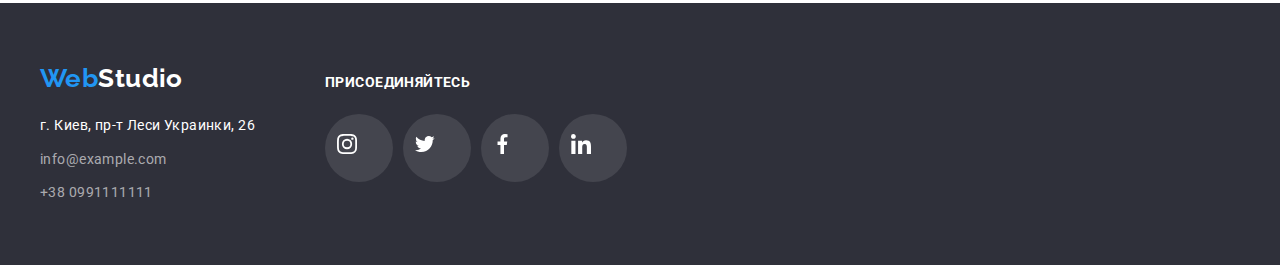
==== commit f5cb2c1e: "hw-04" ====
--- a/portfolio.html
+++ b/portfolio.html
@@ -1,228 +1,227 @@
 <!DOCTYPE html>
 <html lang="ru">
-  <head>
-    <meta charset="UTF-8" />
-    <meta http-equiv="X-UA-Compatible" content="IE=edge" />
-    <meta name="viewport" content="width=device-width, initial-scale=1.0" />
-    <title>WebStudio</title>
-    <link
-      href="https://fonts.googleapis.com/css2?family=Raleway:wght@700&family=Roboto:wght@400;500;700;900&display=swap"
-      rel="stylesheet"
-    />
-    <link
-      rel="stylesheet"
-      href="https://cdnjs.cloudflare.com/ajax/libs/modern-normalize/1.1.0/modern-normalize.min.css"
-      integrity="sha512-wpPYUAdjBVSE4KJnH1VR1HeZfpl1ub8YT/NKx4PuQ5NmX2tKuGu6U/JRp5y+Y8XG2tV+wKQpNHVUX03MfMFn9Q=="
-      crossorigin="anonymous"
-      referrerpolicy="no-referrer"
-    />
-    <link rel="stylesheet" href="./css/styles.css" />
-  </head>
-  <body>
-    <!--header-->
-    <header class="header">
-      <div class="container container-header">
-        <a href="/" class="logo logo-header">Web<span class="logo-black">Studio</span></a>
-        <nav>
-          <ul class="header-list-nav list">
-            <li class="item">
-              <a class="link header-list-link" href="./index.html">Студия</a>
-            </li>
-            <li class="item">
-              <a class="link header-list-link current" href="./portfolio.html">Портфолио</a>
-            </li>
-            <li class="item">
-              <a class="link header-list-link" href="">Контакты</a>
-            </li>
-          </ul>
-        </nav>
-        <ul class="header-list-info list">
+
+<head>
+  <meta charset="UTF-8" />
+  <meta http-equiv="X-UA-Compatible" content="IE=edge" />
+  <meta name="viewport" content="width=device-width, initial-scale=1.0" />
+  <title>WebStudio</title>
+  <link href="https://fonts.googleapis.com/css2?family=Raleway:wght@700&family=Roboto:wght@400;500;700;900&display=swap"
+    rel="stylesheet" />
+  <link rel="stylesheet" href="https://cdnjs.cloudflare.com/ajax/libs/modern-normalize/1.1.0/modern-normalize.min.css"
+    integrity="sha512-wpPYUAdjBVSE4KJnH1VR1HeZfpl1ub8YT/NKx4PuQ5NmX2tKuGu6U/JRp5y+Y8XG2tV+wKQpNHVUX03MfMFn9Q=="
+    crossorigin="anonymous" referrerpolicy="no-referrer" />
+  <link rel="stylesheet" href="./css/styles.css" />
+</head>
+
+<body>
+  <!--header-->
+  <header class="header">
+    <div class="container container-header">
+      <a href="/" class="logo logo-header">Web<span class="logo-black">Studio</span></a>
+      <nav>
+        <ul class="header-list-nav list">
           <li class="item">
-            <a href="mailto:info@devstudio.com" class="link header-list-link">
-              <svg class="icon icon-info" width="16px" height="12px">
-                <use href="./images/icons.svg#icon-envelope"></use></svg>info@devstudio.com</a
-            >
+            <a class="link header-list-link" href="./index.html">Студия</a>
           </li>
           <li class="item">
-            <a href="tel:+380961111111" class="link header-list-link">
-              <svg class="icon icon-info" width="10px" height="16px">
-                <use href="./images/icons.svg#icon-phone"></use></svg>+38 096 111 11 11</a
-            >
+            <a class="link header-list-link current" href="./portfolio.html">Портфолио</a>
+          </li>
+          <li class="item">
+            <a class="link header-list-link" href="">Контакты</a>
+          </li>
+        </ul>
+      </nav>
+      <ul class="header-list-info list">
+        <li class="item">
+          <a href="mailto:info@devstudio.com" class="link header-list-link">
+            <svg class="icon icon-info" width="16px" height="12px">
+              <use href="./images/icons.svg#icon-envelope"></use>
+            </svg>info@devstudio.com</a>
+        </li>
+        <li class="item">
+          <a href="tel:+380961111111" class="link header-list-link">
+            <svg class="icon icon-info" width="10px" height="16px">
+              <use href="./images/icons.svg#icon-phone"></use>
+            </svg>+38 096 111 11 11</a>
+        </li>
+      </ul>
+    </div>
+  </header>
+  <!-- мейн -->
+  <main>
+    <section class="section">
+      <div class="container">
+        <h1 class="visually-hidden">Портфолио</h1>
+
+        <ul class="list filter-list">
+          <li class="filter-item">
+            <button class="filter-button btn" type="button">Все</button>
+          </li>
+          <li class="filter-item">
+            <button class="filter-button btn" type="button">Веб-сайты</button>
+          </li>
+          <li class="filter-item">
+            <button class="filter-button btn" type="button">Приложения</button>
+          </li>
+          <li class="filter-item">
+            <button class="filter-button btn" type="button">Дизайн</button>
+          </li>
+          <li class="filter-item">
+            <button class="filter-button btn" type="button">Маркетинг</button>
+          </li>
+        </ul>
+
+        <ul class="list card-set portfolio-list">
+          <li class="portfolio-item">
+            <a class="link portfolio-link" href="">
+              <div class="hover-container">
+
+                <img width="370" height="294" src="./images/portfolio-1.jpg" alt="Веб-сайт Технокряк" />
+                <div class="container-portfolio">
+                  <h2 class="portfolio-title">Технокряк</h2>
+                  <p class="portfolio-paragraph">Веб-сайт</p>
+                </div>
+              </div>
+            </a>
+          </li>
+          <li class="portfolio-item">
+            <a class="link portfolio-link" href="">
+              <div class="hover-container">
+                <img width="370" height="294" src="./images/portfolio-2.jpg" alt="Постер New Orlean vs Golden Star" />
+                <div class="container-portfolio">
+                  <h2 class="portfolio-title">Постер New Orlean vs Golden Star</h2>
+                  <p class="portfolio-paragraph">Дизайн</p>
+                </div>
+              </div>
+            </a>
+          </li>
+          <li class="portfolio-item">
+            <a class="link portfolio-link" href="">
+              <div class="hover-container">
+                <img width="370" height="294" src="./images/portfolio-3.jpg" alt="Приложения ресторан Seafood" />
+                <div class="container-portfolio">
+                  <h2 class="portfolio-title">Ресторан Seafood</h2>
+                  <p class="portfolio-paragraph">Приложение</p>
+                </div>
+              </div>
+            </a>
+          </li>
+          <li class="portfolio-item">
+            <a class="link portfolio-link" href="">
+              <div class="hover-container"><img width="370" height="294" src="./images/portfolio-4.jpg"
+                  alt="Проект Prime" />
+                <div class="container-portfolio">
+                  <h2 class="portfolio-title">Проект Prime</h2>
+                  <p class="portfolio-paragraph">Маркетинг</p>
+                </div>
+              </div>
+            </a>
+          </li>
+          <li class="portfolio-item">
+            <a class="link portfolio-link" href="">
+              <div class="hover-container"><img width="370" height="294" src="./images/portfolio-5.jpg"
+                  alt="Приложения проект Boxes" />
+                <div class="container-portfolio">
+                  <h2 class="portfolio-title">Проект Boxes</h2>
+                  <p class="portfolio-paragraph">Приложение</p>
+                </div>
+              </div>
+            </a>
+          </li>
+          <li class="portfolio-item">
+            <a class="link portfolio-link" href="">
+              <div class="hover-container"><img width="370" height="294" src="./images/portfolio-6.jpg"
+                  alt="Веб-сайт Inspiration has no Borders" />
+                <div class="container-portfolio">
+                  <h2 class="portfolio-title">Inspiration has no Borders</h2>
+                  <p class="portfolio-paragraph">Веб-сайт</p>
+                </div>
+              </div>
+            </a>
+          </li>
+          <li class="portfolio-item">
+            <a class="link portfolio-link" href="">
+              <div class="hover-container"><img width="370" height="294" src="./images/portfolio-7.jpg"
+                  alt="Издание Limited Edition" />
+                <div class="container-portfolio">
+                  <h2 class="portfolio-title">Издание Limited Edition</h2>
+                  <p class="portfolio-paragraph">Дизайн</p>
+                </div>
+              </div>
+            </a>
+          </li>
+          <li class="portfolio-item">
+            <a class="link portfolio-link" href="">
+              <div class="hover-container"><img width="370" height="294" src="./images/portfolio-8.jpg"
+                  alt="Проект LAB" />
+                <div class="container-portfolio">
+                  <h2 class="portfolio-title">Проект LAB</h2>
+                  <p class="portfolio-paragraph">Маркетинг</p>
+                </div>
+              </div>
+            </a>
+          </li>
+          <li class="portfolio-item">
+            <a class="link portfolio-link" href="">
+              <div class="hover-container"><img width="370" height="294" src="./images/portfolio-9.jpg"
+                  alt="Приложения Growing Business" />
+                <div class="container-portfolio">
+                  <h2 class="portfolio-title">Growing Business</h2>
+                  <p class="portfolio-paragraph">Приложения</p>
+                </div>
+              </div>
+            </a>
           </li>
         </ul>
       </div>
-    </header>
-    <!-- мейн -->
-    <main>
-      <section class="section">
-        <div class="container">
-          <h1 class="visually-hidden">Портфолио</h1>
-
-          <ul class="list filter-list">
-            <li class="filter-item">
-              <button class="filter-button btn" type="button">Все</button>
+    </section>
+  </main>
+  <!-- Футер -->
+  <footer class="footer">
+    <div class="container">
+      <ul class="list main-list-footer">
+        <li class="item-logo">
+          <a class="logo logo-footer" href="/">Web<span class="logo-white">Studio</span></a>
+          <address class="footer-address">
+            <ul class="list list-footer">
+              <li class="item">
+                <a class="link footer-link-map" href="https://goo.gl/maps/iJicYnpqkKLWsowK6" target="_blank"
+                  rel="noopener noreferrer">г. Киев, пр-т Леси Украинки, 26</a>
+              </li>
+              <li class="item">
+                <a class="link footer-link-info" href="mailto:info@example.com">info@example.com</a>
+              </li>
+              <li class="item">
+                <a class="link footer-link-info" href="tel:+380991111111">+38 0991111111</a>
+              </li>
+
+
+            </ul>
+          </address>
+        </li>
+        <li class="item-info">
+          <p class="footer-title-info">присоединяйтесь</p>
+          <ul class="list list-social">
+            <li class="item-footer-icon">
+              <a class="link-social" href=""><svg class="icon icon-footer">
+                  <use href="./images/icons.svg#icon-instagram"></use>
+                </svg></a>
             </li>
-            <li class="filter-item">
-              <button class="filter-button btn" type="button">Веб-сайты</button>
-            </li>
-            <li class="filter-item">
-              <button class="filter-button btn" type="button">Приложения</button>
-            </li>
-            <li class="filter-item">
-              <button class="filter-button btn" type="button">Дизайн</button>
-            </li>
-            <li class="filter-item">
-              <button class="filter-button btn" type="button">Маркетинг</button>
-            </li>
+            <li class="item-footer-icon"><a class="link-social" href=""><svg class="icon icon-footer">
+                  <use href="./images/icons.svg#icon-twitter"></use>
+                </svg></a></li>
+            <li class="item-footer-icon"><a class="link-social" href=""><svg class="icon icon-footer">
+                  <use href="./images/icons.svg#icon-facebook"></use>
+                </svg></a></li>
+            <li class="item-footer-icon"><a class="link-social" href=""><svg class="icon icon-footer">
+                  <use href="./images/icons.svg#icon-linkedin"></use>
+                </svg></a></li>
           </ul>
-
-          <ul class="list card-set portfolio-list">
-            <li class="portfolio-item">
-              <a class="link portfolio-link" href="">
-                <div class="hover-container">
-                  <img
-                    width="370"
-                    height="294"
-                    src="./images/portfolio-1.jpg"
-                    alt="Веб-сайт Технокряк"
-                  />
-                  <div class="container-portfolio">
-                    <h2 class="portfolio-title">Технокряк</h2>
-                    <p class="portfolio-paragraph">Веб-сайт</p>
-                  </div>
-                </div>
-             </div> </a>
-            </li>
-            <li class="portfolio-item">
-              <a class="link portfolio-link" href=""
-                ><div class="hover-container"><img
-                  width="370"
-                  height="294"
-                  src="./images/portfolio-2.jpg"
-                  alt="Постер New Orlean vs Golden Star"
-                />
-                <div class="container-portfolio">
-                  <h2 class="portfolio-title">Постер New Orlean vs Golden Star</h2>
-                  <p class="portfolio-paragraph">Дизайн</p>
-                </div></div></a
-              >
-            </li>
-            <li class="portfolio-item">
-              <a class="link portfolio-link" href=""
-                ><div class="hover-container"><img
-                  width="370"
-                  height="294"
-                  src="./images/portfolio-3.jpg"
-                  alt="Приложения ресторан Seafood"
-                />
-                <div class="container-portfolio">
-                  <h2 class="portfolio-title">Ресторан Seafood</h2>
-                  <p class="portfolio-paragraph">Приложение</p>
-                </div></div></a
-              >
-            </li>
-            <li class="portfolio-item">
-              <a class="link portfolio-link" href=""
-                ><div class="hover-container"><img width="370" height="294" src="./images/portfolio-4.jpg" alt="Проект Prime" />
-                <div class="container-portfolio">
-                  <h2 class="portfolio-title">Проект Prime</h2>
-                  <p class="portfolio-paragraph">Маркетинг</p>
-                </div></div></a
-              >
-            </li>
-            <li class="portfolio-item">
-              <a class="link portfolio-link" href=""
-                ><div class="hover-container"><img
-                  width="370"
-                  height="294"
-                  src="./images/portfolio-5.jpg"
-                  alt="Приложения проект Boxes"
-                />
-                <div class="container-portfolio">
-                  <h2 class="portfolio-title">Проект Boxes</h2>
-                  <p class="portfolio-paragraph">Приложение</p>
-                </div></div></a
-              >
-            </li>
-            <li class="portfolio-item">
-              <a class="link portfolio-link" href=""
-                ><div class="hover-container"><img
-                  width="370"
-                  height="294"
-                  src="./images/portfolio-6.jpg"
-                  alt="Веб-сайт Inspiration has no Borders"
-                />
-                <div class="container-portfolio">
-                  <h2 class="portfolio-title">Inspiration has no Borders</h2>
-                  <p class="portfolio-paragraph">Веб-сайт</p>
-                </div></div></a
-              >
-            </li>
-            <li class="portfolio-item">
-              <a class="link portfolio-link" href=""
-                ><div class="hover-container"><img
-                  width="370"
-                  height="294"
-                  src="./images/portfolio-7.jpg"
-                  alt="Издание Limited Edition"
-                />
-                <div class="container-portfolio">
-                  <h2 class="portfolio-title">Издание Limited Edition</h2>
-                  <p class="portfolio-paragraph">Дизайн</p>
-                </div></div></a
-              >
-            </li>
-            <li class="portfolio-item">
-              <a class="link portfolio-link" href=""
-                ><div class="hover-container"><img width="370" height="294" src="./images/portfolio-8.jpg" alt="Проект LAB" />
-                <div class="container-portfolio">
-                  <h2 class="portfolio-title">Проект LAB</h2>
-                  <p class="portfolio-paragraph">Маркетинг</p>
-                </div></div></a
-              >
-            </li>
-            <li class="portfolio-item">
-              <a class="link portfolio-link" href=""
-                ><div class="hover-container"><img
-                  width="370"
-                  height="294"
-                  src="./images/portfolio-9.jpg"
-                  alt="Приложения Growing Business"
-                />
-                <div class="container-portfolio">
-                  <h2 class="portfolio-title">Growing Business</h2>
-                  <p class="portfolio-paragraph">Приложения</p>
-                </div>
-              </div></a>
-            </li>
-          </ul>
-        </div>
-      </section>
-    </main>
-    <!-- Футер -->
-    <footer class="footer">
-      <div class="container">
-        <a class="logo logo-footer" href="/">Web<span class="logo-white">Studio</span></a>
-        <address class="footer-address">
-          <ul class="list list-footer">
-            <li class="item">
-              <a
-                class="link footer-link-map"
-                href="https://goo.gl/maps/iJicYnpqkKLWsowK6"
-                target="_blank"
-                rel="noopener noreferrer"
-                >г. Киев, пр-т Леси Украинки, 26</a
-              >
-            </li>
-            <li class="item">
-              <a class="link footer-link-info" href="mailto:info@example.com">info@example.com</a>
-            </li>
-            <li class="item">
-              <a class="link footer-link-info" href="tel:+380991111111">+38 0991111111</a>
-            </li>
-          </ul>
-        </address>
-      </div>
-    </footer>
-  </body>
-</html>
+        </li>
+      </ul>
+    </div>
+  </footer>
+</body>
+
+</html>--- a/css/styles.css
+++ b/css/styles.css
@@ -357,7 +357,8 @@
   fill: rgba(117, 117, 117, 1);
 }
 
-.link:hover .icon-info {
+.link:hover .icon-info,
+.link:focus .icon-info {
   fill: #188ce8;
 }
 .icon-feature {
@@ -375,7 +376,8 @@
 .icon-team {
   fill: #afb1b8;
 }
-.link-social:hover .icon-team {
+.link-social:hover .icon-team,
+.link-social:focus .icon-team {
   fill: var(--primary-bg-color);
 }
 
@@ -416,10 +418,12 @@
 .clients-list .item {
   width: calc((100% - 150px) / 6);
 }
-.link-clients:hover .clients-container {
+.link-clients:hover .clients-container,
+.link-clients:focus .clients-container {
   border: 1px solid #2196f3;
 }
-.link-clients:hover .clients-icon {
+.link-clients:hover .clients-icon,
+.link-clients:focus .clients-icon {
   fill: var(--brand-color-2);
 }
 .main-list-footer {
@@ -436,7 +440,8 @@
 .item-logo {
   margin-right: 70px;
 }
-.portfolio-link:hover .hover-container {
+.portfolio-link:hover .hover-container,
+.portfolio-link:focus .hover-container {
   box-shadow: 0px 1px 1px rgba(0, 0, 0, 0.12), 0px 4px 4px rgba(0, 0, 0, 0.06),
     1px 4px 6px rgba(0, 0, 0, 0.16);
 }
@@ -447,6 +452,7 @@
 .item-footer-icon .link-social {
   background-color: #ffffff1a;
 }
-.link-social:hover {
+.link-social:hover,
+.link-social:focus {
   background-color: var(--brand-color-2);
 }
